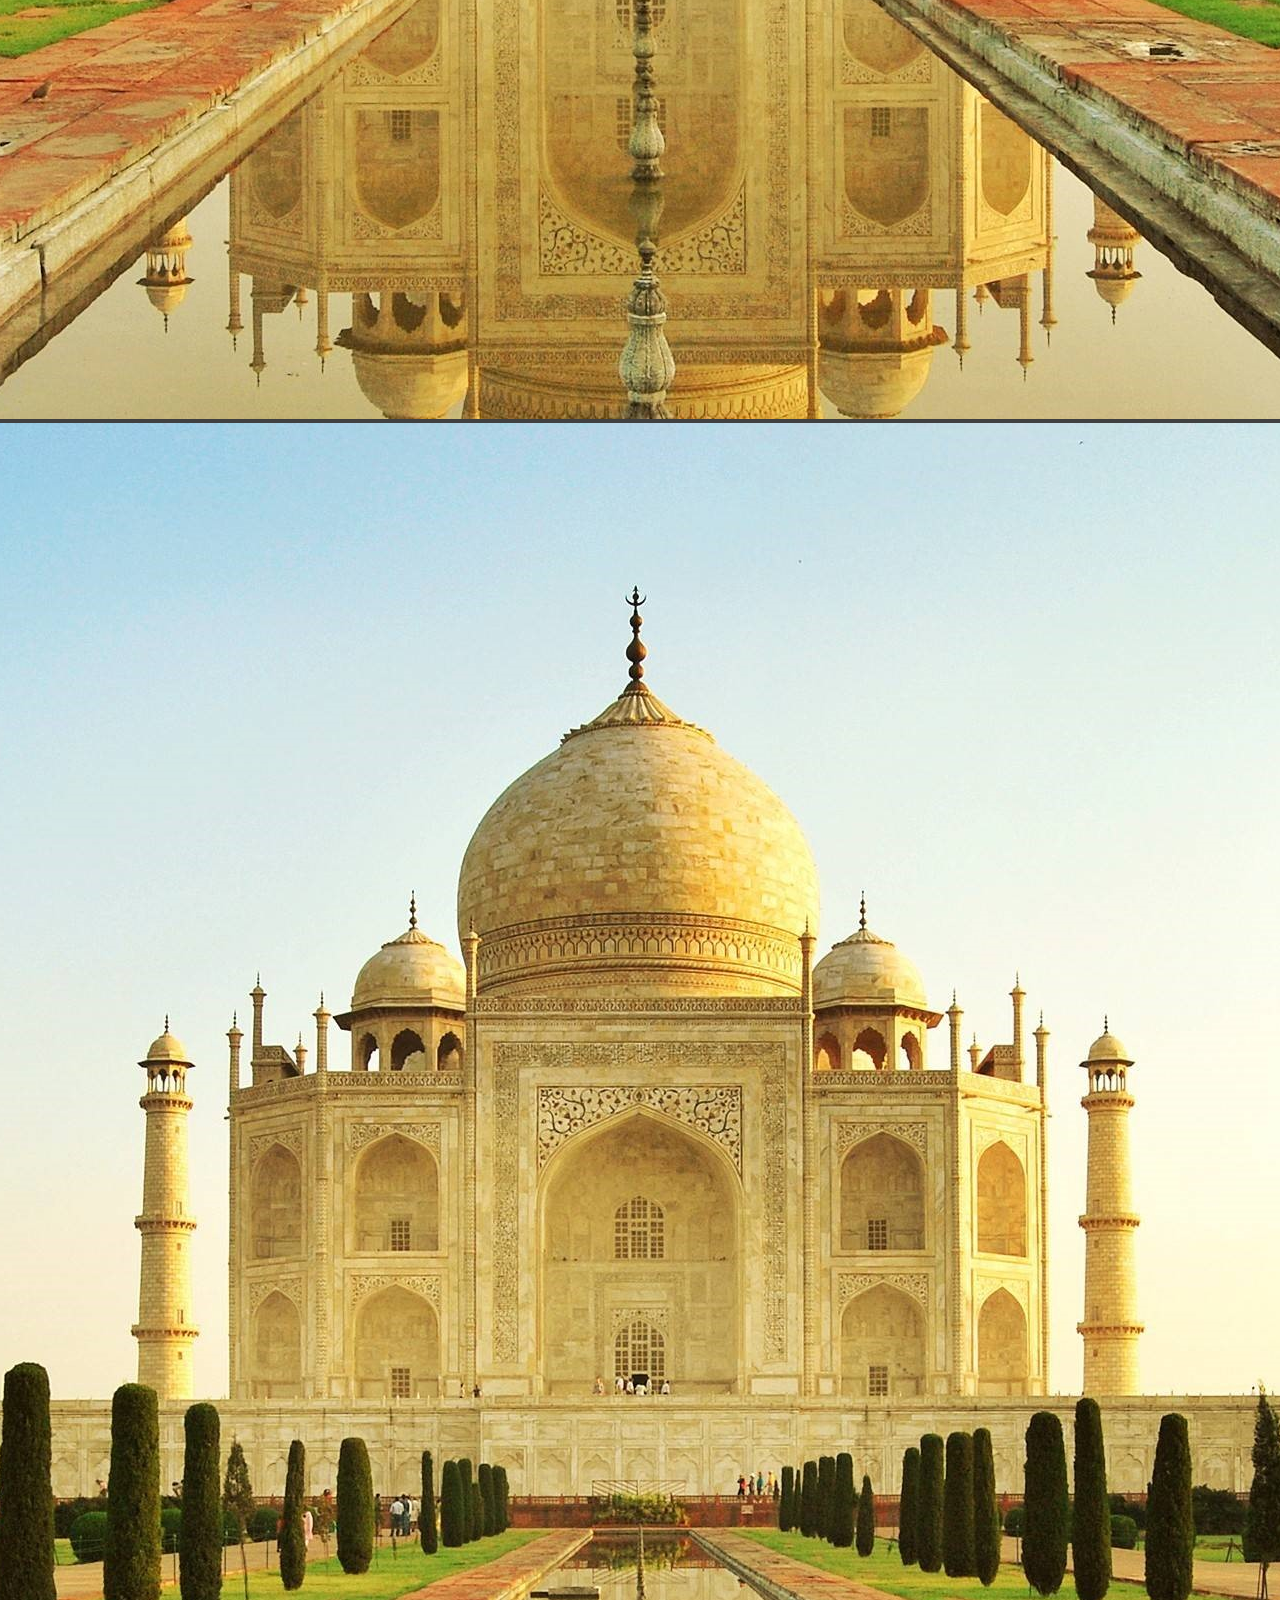
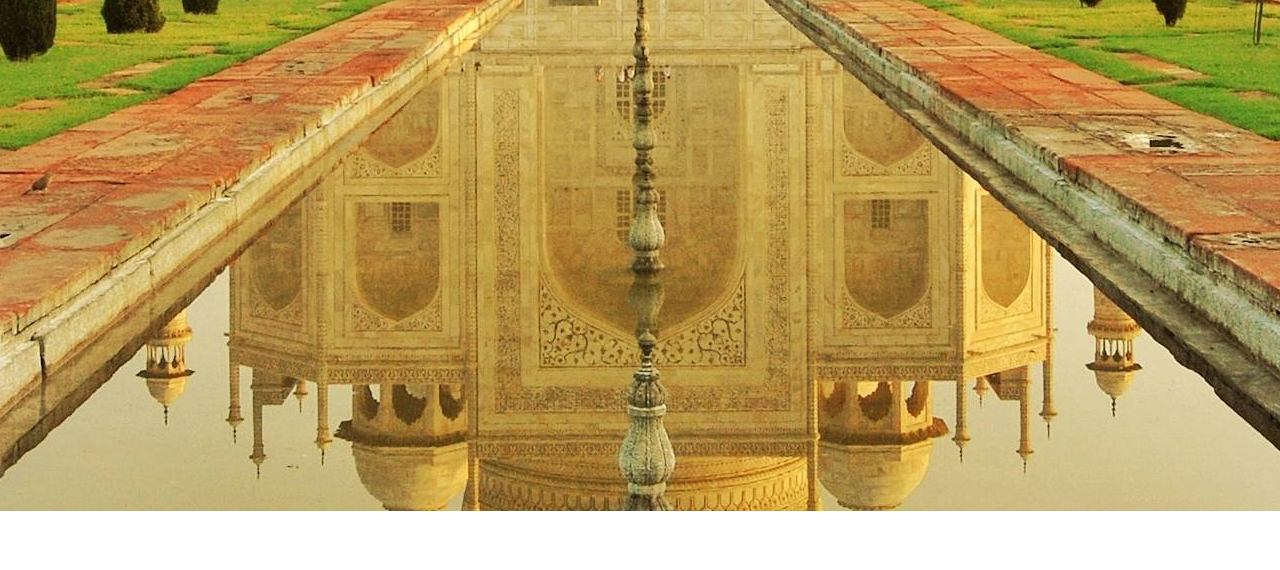
==== index.html @ 1f076cc1 "Update index.html" ====
<!DOCTYPE html>
<html lang="en">
<head>
     <meta charset="UTF-8">
     <meta name="viewport" content="width=device-width, initial-scale=1.0">
     <title>Image Hover Effect</title>
     <link rel="stylesheet" href="style.css">
</head>
<body>
     <div class="container">
          <div class="card">
               <img src="img/Fuji-Mountain .jpg" alt="" class="image">
               <img src="img/Fuji-Mountain .jpg" alt="" class="background">
               <div class="layer">
                    <div class="info">
                         <h1>Fuji Mountain</h1>
                         <p>Lorem ipsum dolor sit, amet consectetur adipisicing elit. Iusto aspernatur perferendis cupiditate ab, odit nihil voluptatibus deleniti eligendi soluta vero.</p>
                    </div>
               </div>
          </div>
          <div class="card">
               <img src="img/Marina-Bay .jpg" alt="" class="image">
               <img src="img/Marina-Bay .jpg" alt="" class="background">
               <div class="layer">
                    <div class="info">
                         <h1>Marina Bay</h1>
                         <p>Lorem ipsum dolor sit, amet consectetur adipisicing elit. Iusto aspernatur perferendis cupiditate ab, odit nihil voluptatibus deleniti eligendi soluta vero.</p>
                    </div>
               </div>
          </div>
          <div class="card">
               <img src="img/Status-Liberty.jpg" alt="" class="image">
               <img src="img/Status-Liberty.jpg" alt="" class="background">
               <div class="layer">
                    <div class="info">
                         <h1>Status Liberty</h1>
                         <p>Lorem ipsum dolor sit, amet consectetur adipisicing elit. Iusto aspernatur perferendis cupiditate ab, odit nihil voluptatibus deleniti eligendi soluta vero.</p>
                    </div>
               </div>
          </div>
          <div class="card">
               <img src="img/Taj-Mahal .jpg" alt="" class="image">
               <img src="img/Taj-Mahal .jpg" alt="" class="background">
               <div class="layer">
                    <div class="info">
                         <h1>Taj Mahal</h1>
                         <p>Lorem ipsum dolor sit, amet consectetur adipisicing elit. Iusto aspernatur perferendis cupiditate ab, odit nihil voluptatibus deleniti eligendi soluta vero.</p>
                    </div>
               </div>
          </div>
     </div>
</body>
   <body>
         <div class="card">
               <img src="img/Taj-Mahal .jpg" alt="" class="image">
               <img src="img/Taj-Mahal .jpg" alt="" class="background">
               <div class="layer">
                    <div class="info">
                         <h1>Taj Mahal</h1>
                         <p>Lorem ipsum dolor sit, amet consectetur adipisicing elit. Iusto aspernatur perferendis cupiditate ab, odit nihil voluptatibus deleniti eligendi soluta vero.</p>
                    </div>
               </div>
          </div>
   </body>
</html>
---- style.css ----
* {
     margin: 0;
     padding: 0;
     box-sizing: border-box;
     font-family: sans-serif;
     color: #fff;
     transition: .5s ease;
}
body {
     width: 100%;
     height: 100vh;
     display: flex;
     align-items: center;
     justify-content: center;
}
body::before {
     content: "";
     background: #fff;
     position: absolute;
     width: 100%;
     height: 100vh;
     background-size: cover;
     background-position: center;
     background-repeat: no-repeat;
     filter: brightness(0.25);
     z-index: -1;
}
.container {
     width: 1920px;
     height: 1080px;
     display: flex;
     gap: 0px;
     justify-content: space-around;
}
.container .card {
     width: 25%;
     border-radius: 0px;
     cursor: pointer;
     overflow: hidden;
}
.container .card:hover {
     width: 100%;
}
.container .card .image {
     width: 100%;
     height: 100%;
     object-fit: cover;
}
.container .card:hover .image {
     transform: scale(1.2);
}
.container .card .background {
     position: absolute;
     left: 0;
     top: 0;
     z-index: -1;
     width: 100%;
     height: 100vh;
     object-fit: cover;
     pointer-events: none;
     filter: brightness(0.25);
     opacity: 0;
}
.container .card:hover .background {
     opacity: 1;
}
.container .card .layer {
     width: 100%;
     height: 50%;
     margin-top: -250px;
     position: relative;
     background: linear-gradient(to top, rgba(0, 0, 0, 0.9), transparent);
}
.container .card .layer .info {
     width: 260px;
     position: absolute;
     bottom: 10px;
     padding: 20px;
     opacity: 0;
}
.container .card:hover .layer .info {
     opacity: 1;
}
.container .card:hover .layer .info h1 {
     font-size: 30px;
}
.container .card:hover .layer .info p {
     color: rgba(255, 255, 255, 0.7);
     margin-top: 20px;
}
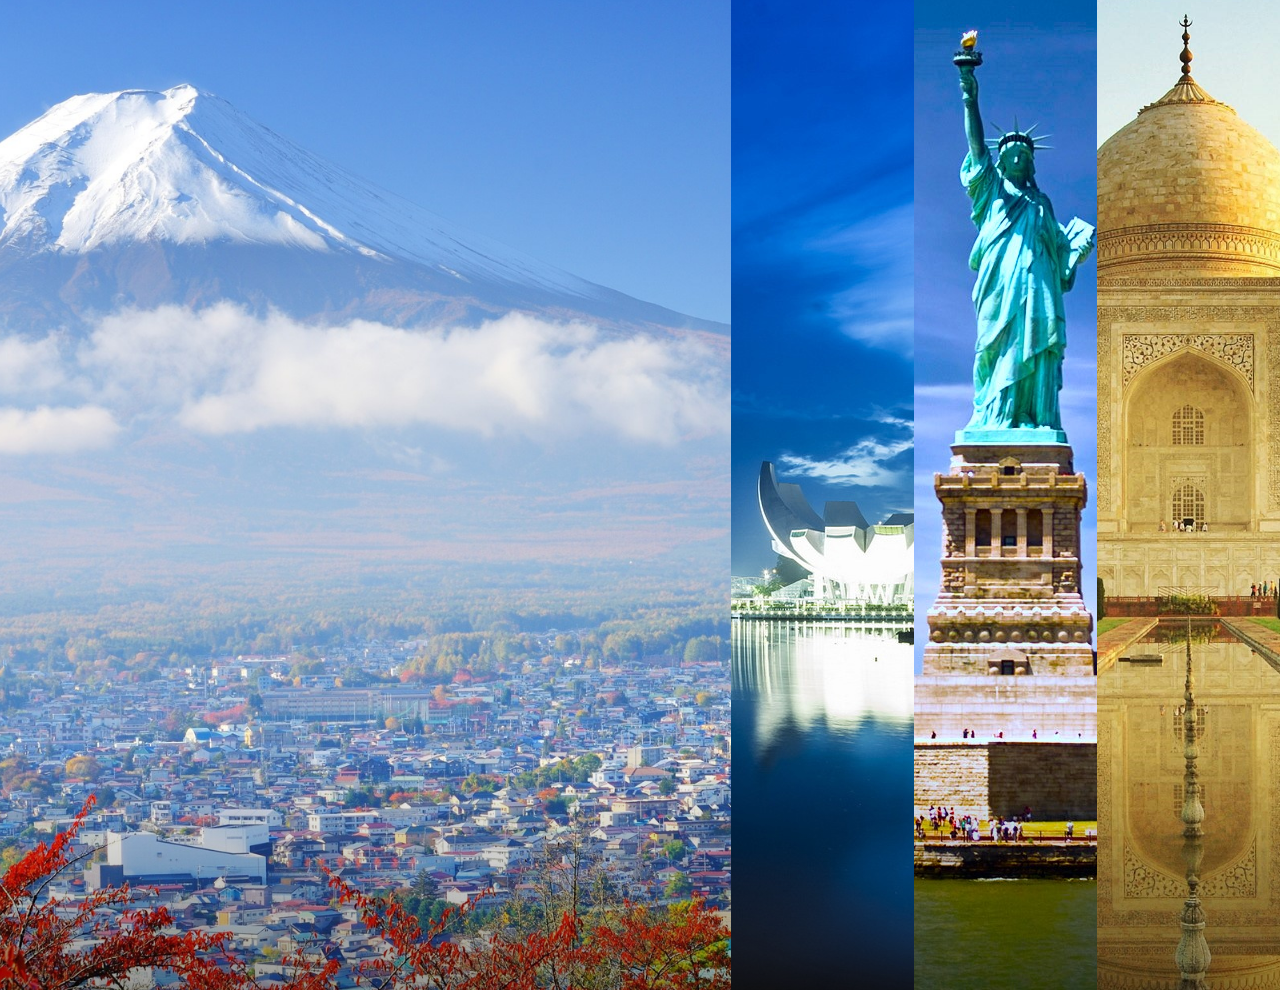
==== commit a24500ac: "Update index.html" ====
--- a/index.html
+++ b/index.html
@@ -50,16 +50,4 @@
           </div>
      </div>
 </body>
-   <body>
-         <div class="card">
-               <img src="img/Taj-Mahal .jpg" alt="" class="image">
-               <img src="img/Taj-Mahal .jpg" alt="" class="background">
-               <div class="layer">
-                    <div class="info">
-                         <h1>Taj Mahal</h1>
-                         <p>Lorem ipsum dolor sit, amet consectetur adipisicing elit. Iusto aspernatur perferendis cupiditate ab, odit nihil voluptatibus deleniti eligendi soluta vero.</p>
-                    </div>
-               </div>
-          </div>
-   </body>
 </html>
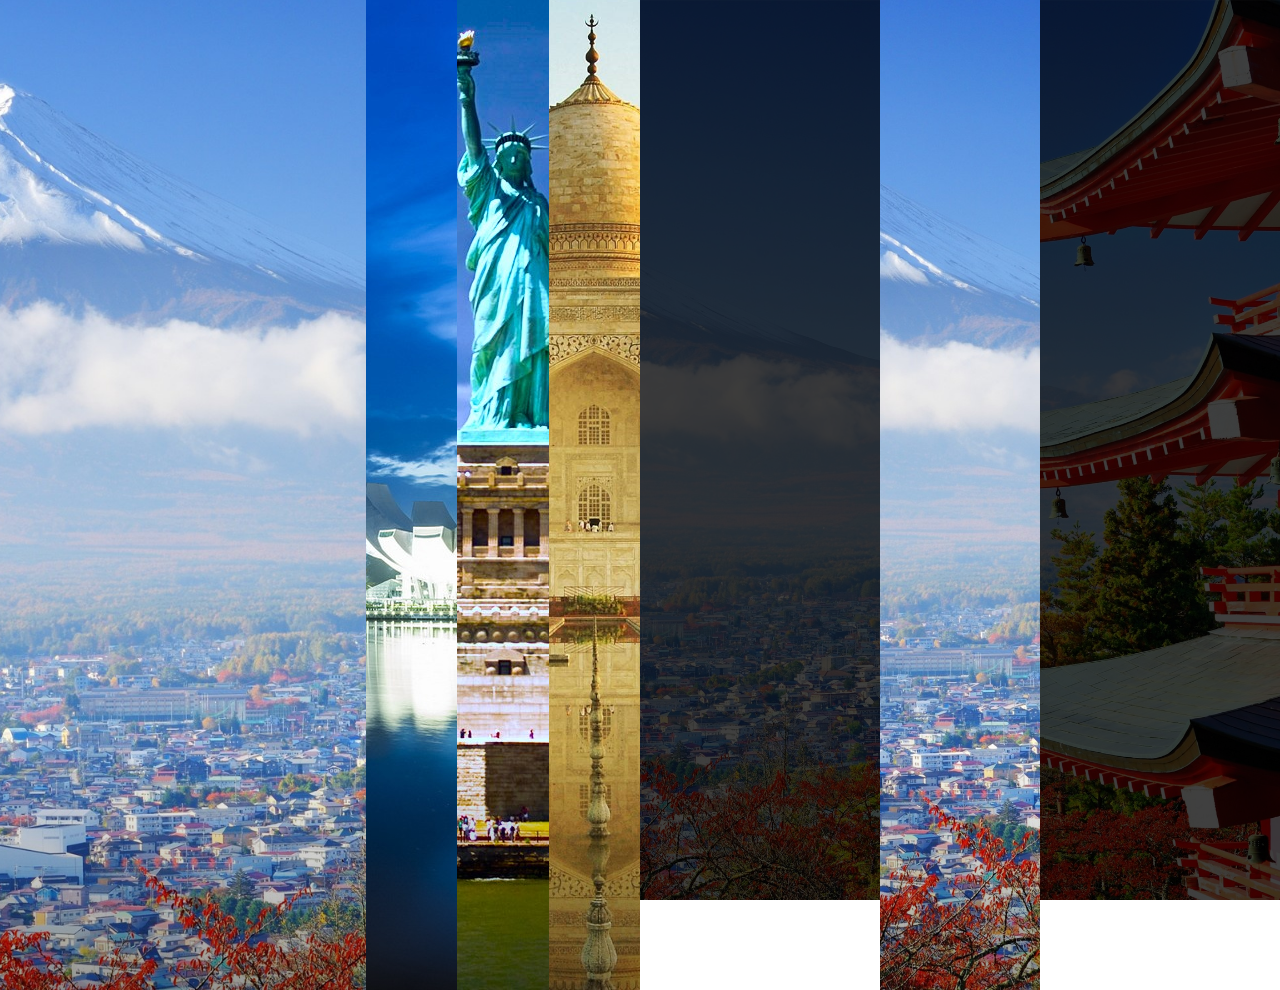
==== commit f3676f74: "Update index.html" ====
--- a/index.html
+++ b/index.html
@@ -49,5 +49,17 @@
                </div>
           </div>
      </div>
+     <div class="container">
+          <div class="card">
+               <img src="img/Fuji-Mountain .jpg" alt="" class="image">
+               <img src="img/Fuji-Mountain .jpg" alt="" class="background">
+               <div class="layer">
+                    <div class="info">
+                         <h1>Fuji Mountain</h1>
+                         <p>Lorem ipsum dolor sit, amet consectetur adipisicing elit. Iusto aspernatur perferendis cupiditate ab, odit nihil voluptatibus deleniti eligendi soluta vero.</p>
+                    </div>
+               </div>
+          </div>
+    </div>   
 </body>
 </html>
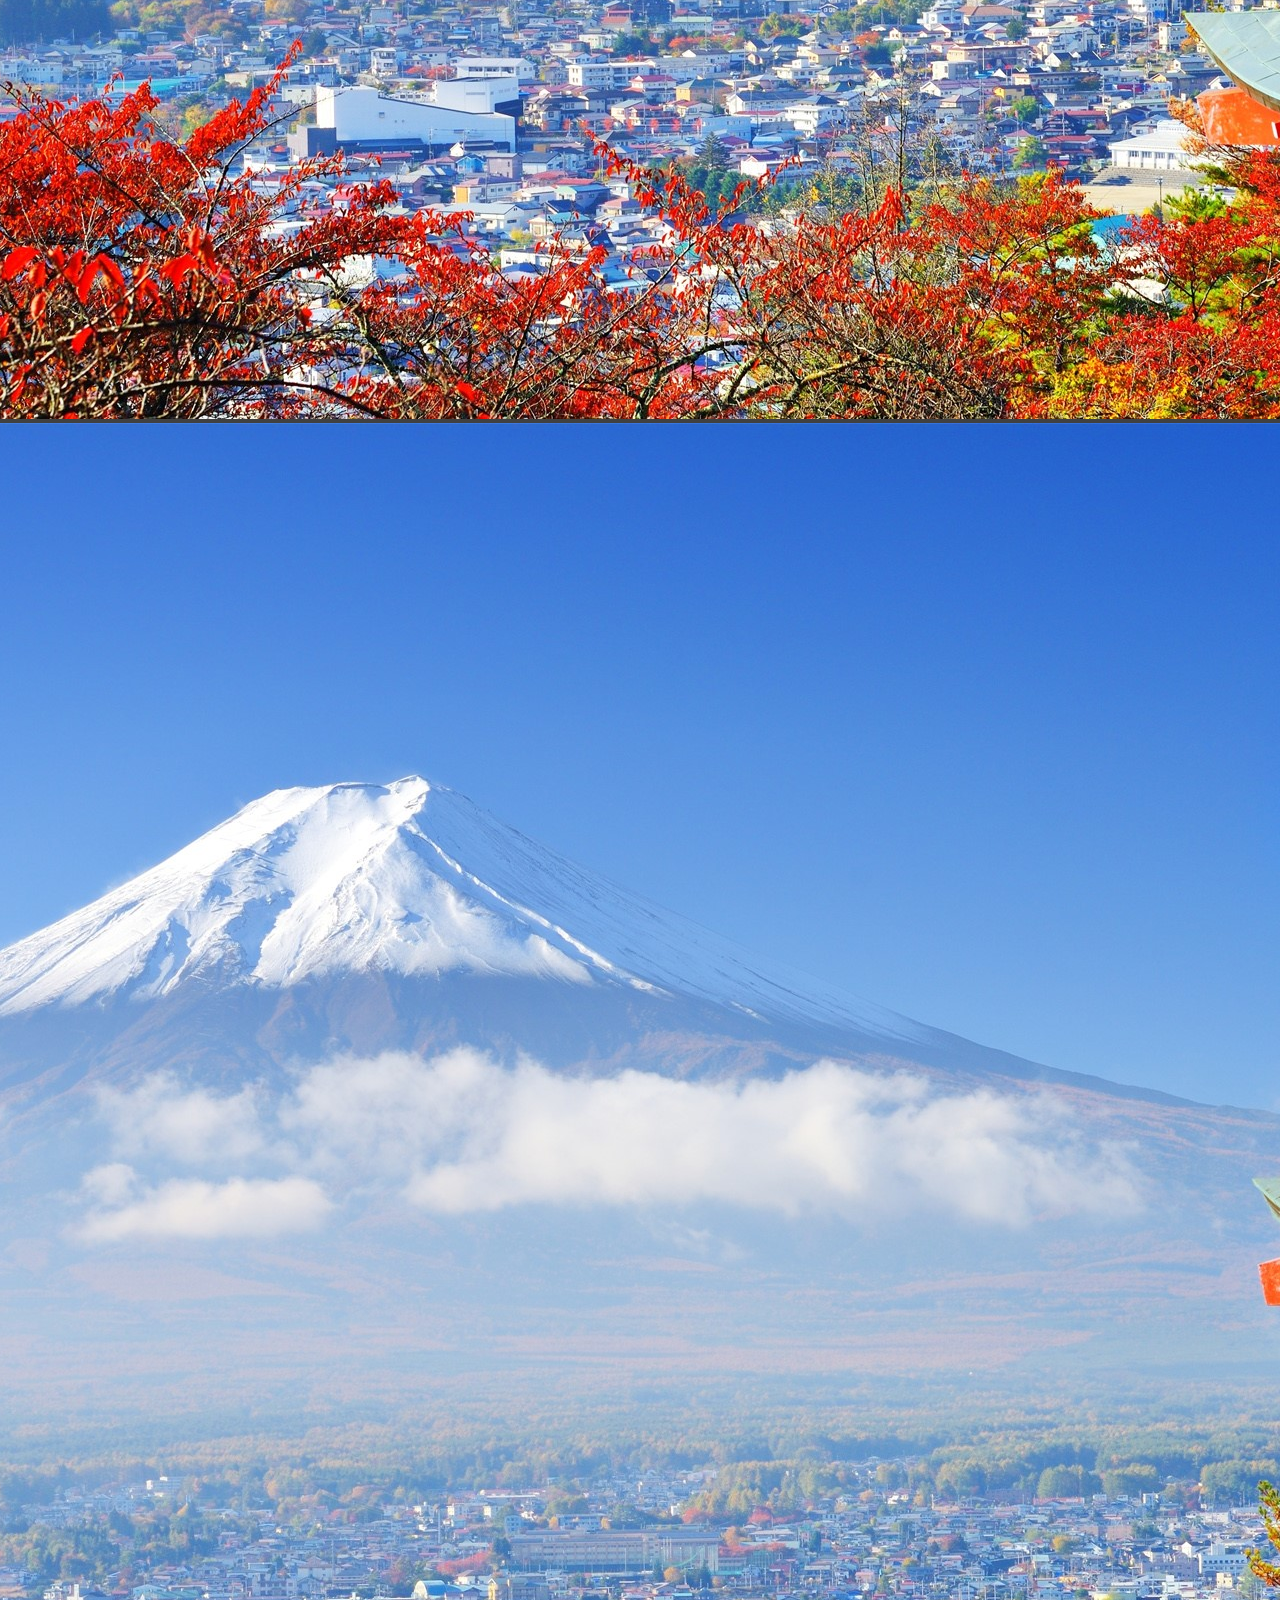
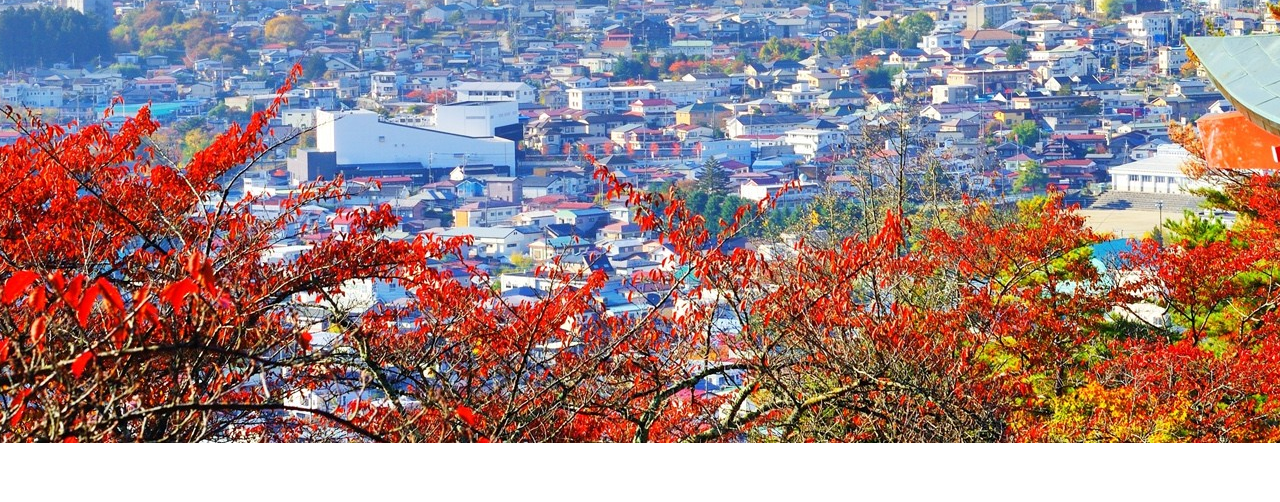
==== commit a06f4665: "Update index.html" ====
--- a/index.html
+++ b/index.html
@@ -49,7 +49,7 @@
                </div>
           </div>
      </div>
-     <div class="container">
+     <div class="container1">
           <div class="card">
                <img src="img/Fuji-Mountain .jpg" alt="" class="image">
                <img src="img/Fuji-Mountain .jpg" alt="" class="background">
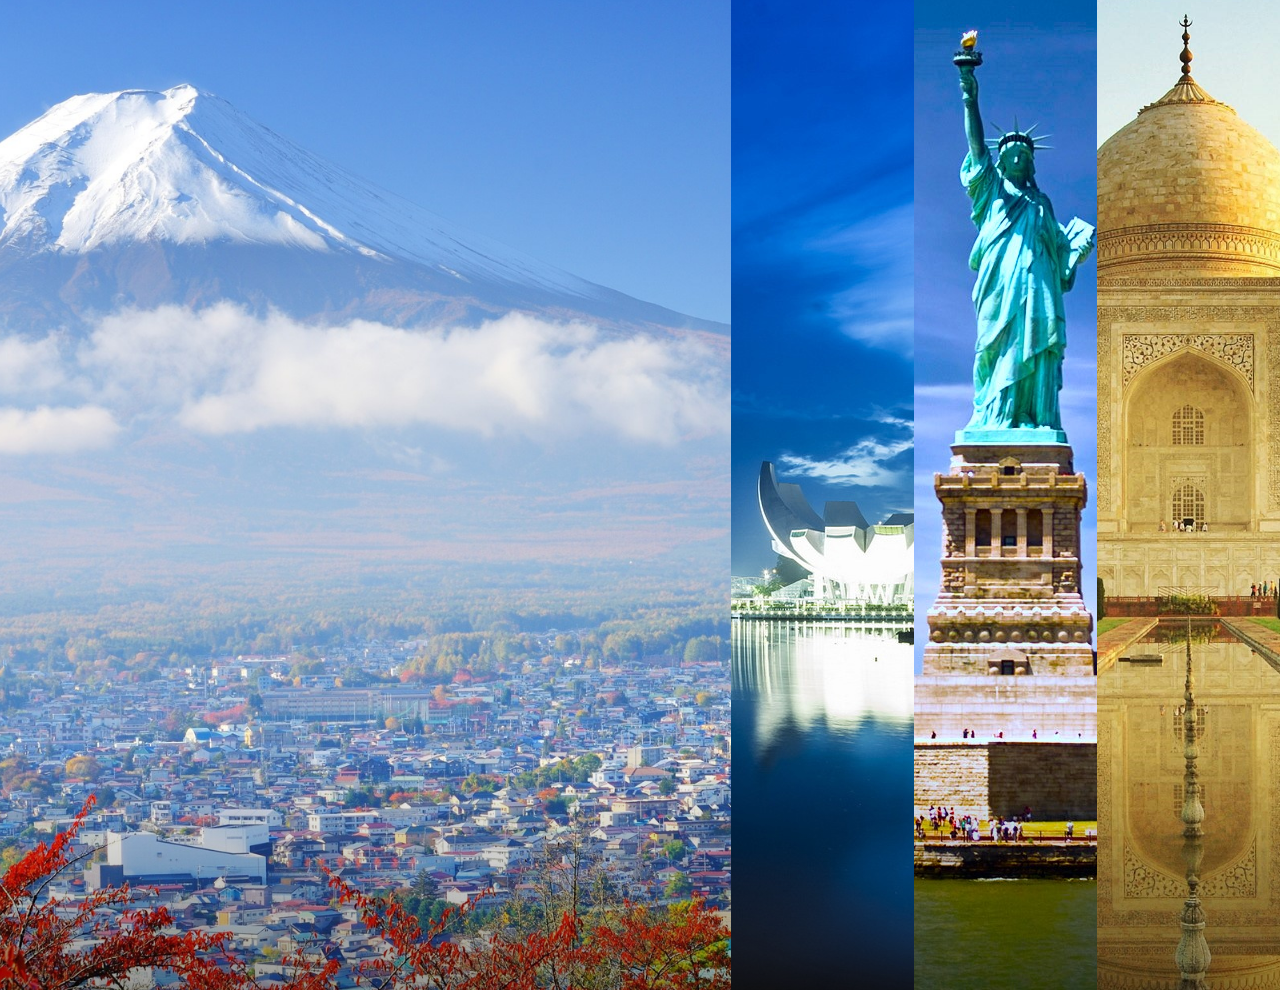
==== commit 4c4dd164: "Update index.html" ====
--- a/index.html
+++ b/index.html
@@ -49,17 +49,5 @@
                </div>
           </div>
      </div>
-     <div class="container1">
-          <div class="card">
-               <img src="img/Fuji-Mountain .jpg" alt="" class="image">
-               <img src="img/Fuji-Mountain .jpg" alt="" class="background">
-               <div class="layer">
-                    <div class="info">
-                         <h1>Fuji Mountain</h1>
-                         <p>Lorem ipsum dolor sit, amet consectetur adipisicing elit. Iusto aspernatur perferendis cupiditate ab, odit nihil voluptatibus deleniti eligendi soluta vero.</p>
-                    </div>
-               </div>
-          </div>
-    </div>   
 </body>
 </html>
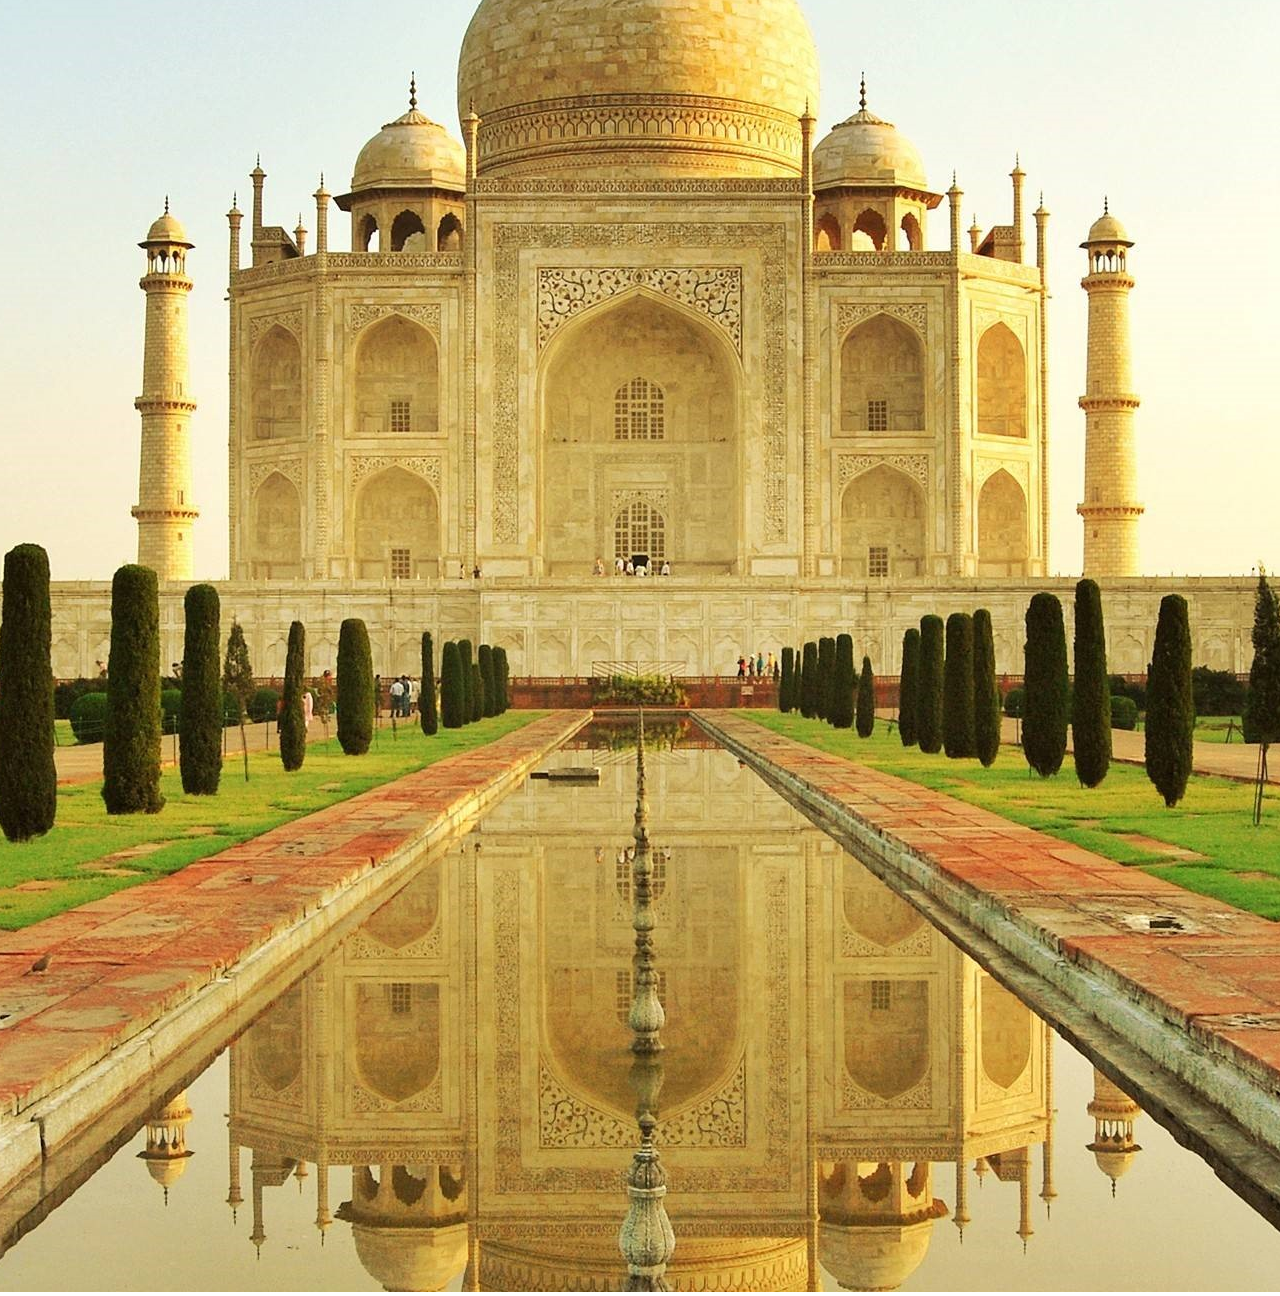
==== commit 88747235: "Update index.html" ====
--- a/index.html
+++ b/index.html
@@ -49,5 +49,8 @@
                </div>
           </div>
      </div>
+     <section id="content">
+          <img src="img/Taj-Mahal .jpg" alt="" class="image"> 
+     </section>     
 </body>
 </html>
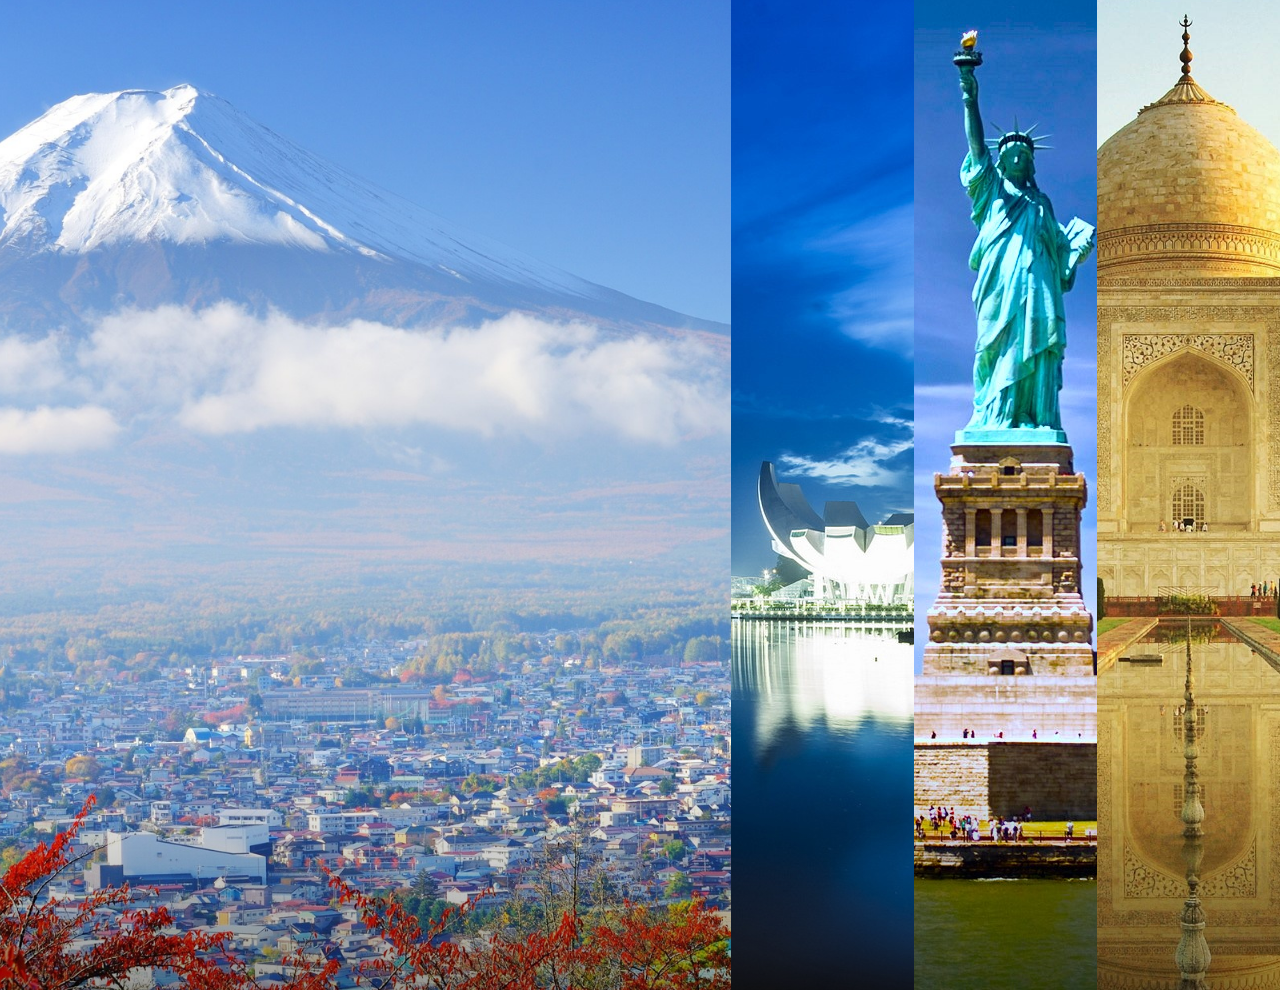
==== commit 44b0bf70: "Update index.html" ====
--- a/index.html
+++ b/index.html
@@ -49,8 +49,5 @@
                </div>
           </div>
      </div>
-     <section id="content">
-          <img src="img/Taj-Mahal .jpg" alt="" class="image"> 
-     </section>     
 </body>
 </html>
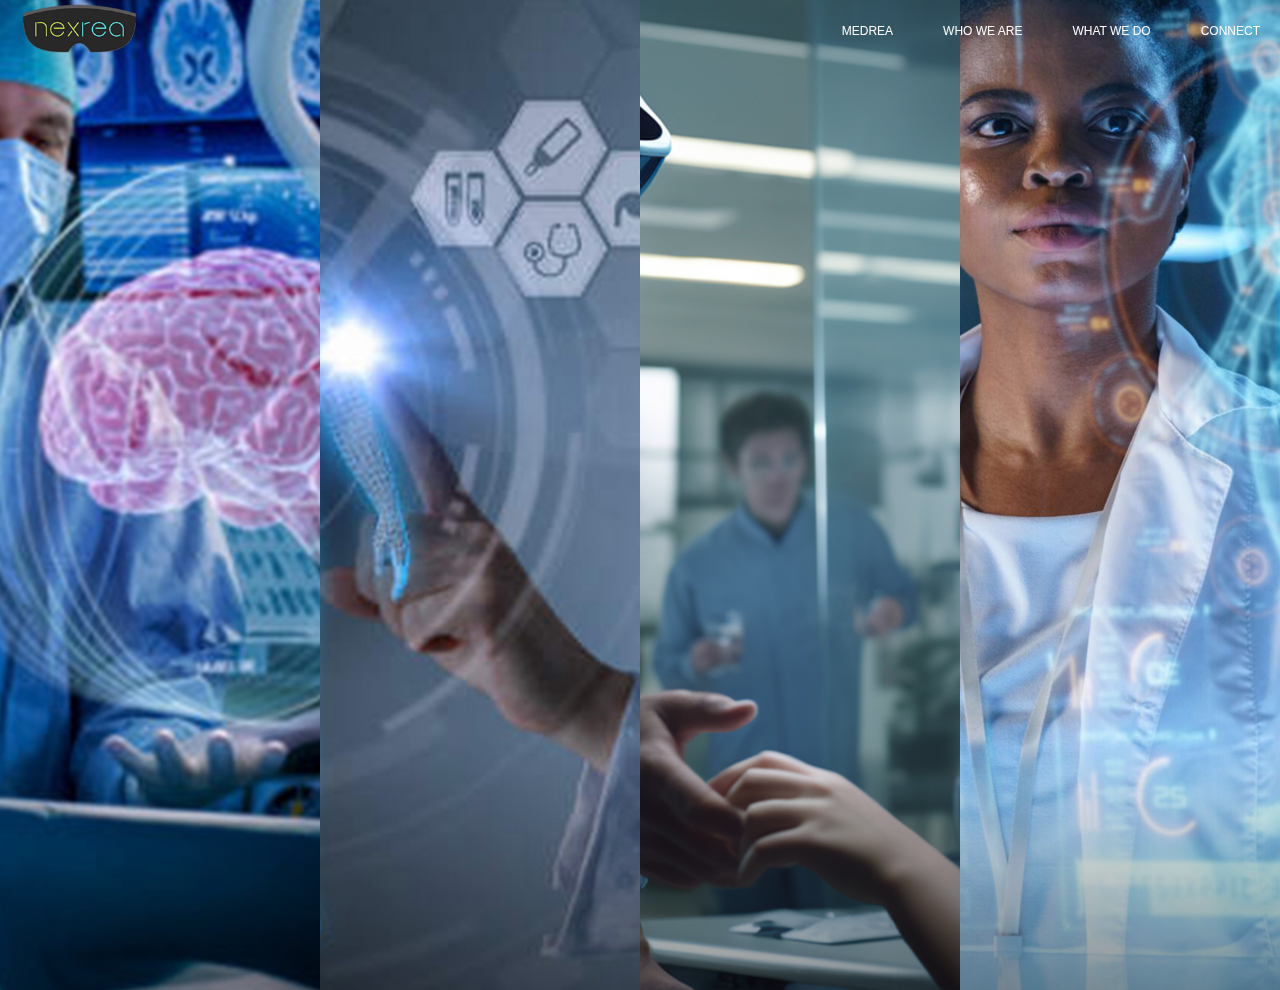
==== commit f2600240: "Add files via upload" ====
--- a/index.html
+++ b/index.html
@@ -5,11 +5,33 @@
      <meta name="viewport" content="width=device-width, initial-scale=1.0">
      <title>Image Hover Effect</title>
      <link rel="stylesheet" href="style.css">
+     
 </head>
+
 <body>
+     <header>
+          <a href="index.html" class="standard-logo" data-dark-logo="img/logo.png"><img src="img/logo.png" alt="Canvas Logo" style="height: 50px;"></a>
+          <nav>
+              <ul>
+               <div class="dropdown">
+                    <button class="dropbtn">MEDREA</button>
+                    <div class="dropdown-content">
+                    <a href="AR.html">AR</a>
+                    <a href="VR.html">VR</a>
+                    <a href="MR.html">MR</a>
+                    <a href="AI.html">AI</a>
+                    </div>
+                  </div>
+                  <li><a href="#">WHO WE ARE</a></li>
+                  <li><a href="#">WHAT WE DO</a></li>
+                  <li><a href="#">CONNECT</a></li>
+              </ul>
+          </nav>
+      </header>
      <div class="container">
           <div class="card">
-               <img src="img/Fuji-Mountain .jpg" alt="" class="image">
+                
+               <img src="img/Fuji-Mountain .jpg" alt="" class="image" alt="AR">
                <img src="img/Fuji-Mountain .jpg" alt="" class="background">
                <div class="layer">
                     <div class="info">
@@ -50,4 +72,4 @@
           </div>
      </div>
 </body>
-</html>
+</html>--- a/style.css
+++ b/style.css
@@ -25,12 +25,43 @@
      filter: brightness(0.25);
      z-index: -1;
 }
+header {
+     width: 100%;
+     height: 60px;
+     background: rgba(0, 0, 0, 0);
+     display: flex;
+     align-items: center;
+     justify-content: space-between;
+     padding: 0 20px;
+     position: fixed;
+     top: 0;
+     z-index: 1;
+}
+header .logo {
+     font-size: 24px;
+     font-weight: bold;
+}
+header nav ul {
+     display: flex;
+     list-style: none;
+     
+}
+header nav ul li {
+     margin-left: 50px;
+}
+header nav ul li a {
+     text-decoration: none;
+     color: #fff;
+     font-size: 12px;
+}
+header nav ul li a:hover {
+     color: #ddd;
+}
 .container {
      width: 1920px;
      height: 1080px;
      display: flex;
      gap: 0px;
-     justify-content: space-around;
 }
 .container .card {
      width: 25%;
@@ -88,3 +119,43 @@
      color: rgba(255, 255, 255, 0.7);
      margin-top: 20px;
 }
+
+.dropbtn {
+  background-color: #00000000;
+  color: white;
+  padding: 0px;
+  font-size: 12px;
+  border: none;
+  cursor: pointer;
+}
+
+.dropdown {
+  position: relative;
+  display: inline-block;
+}
+
+.dropdown-content {
+  display: none;
+  position: absolute;
+  background-color: #f9f9f9;
+  min-width: 160px;
+  box-shadow: 0px 8px 16px 0px rgba(0,0,0,0.2);
+  z-index: 1;
+}
+
+.dropdown-content a {
+  color: black;
+  padding: 12px 16px;
+  text-decoration: none;
+  display: block;
+}
+
+.dropdown-content a:hover {background-color: #f1f1f1}
+
+.dropdown:hover .dropdown-content {
+  display: block;
+}
+
+.dropdown:hover .dropbtn {
+  background-color: #000000;
+}
